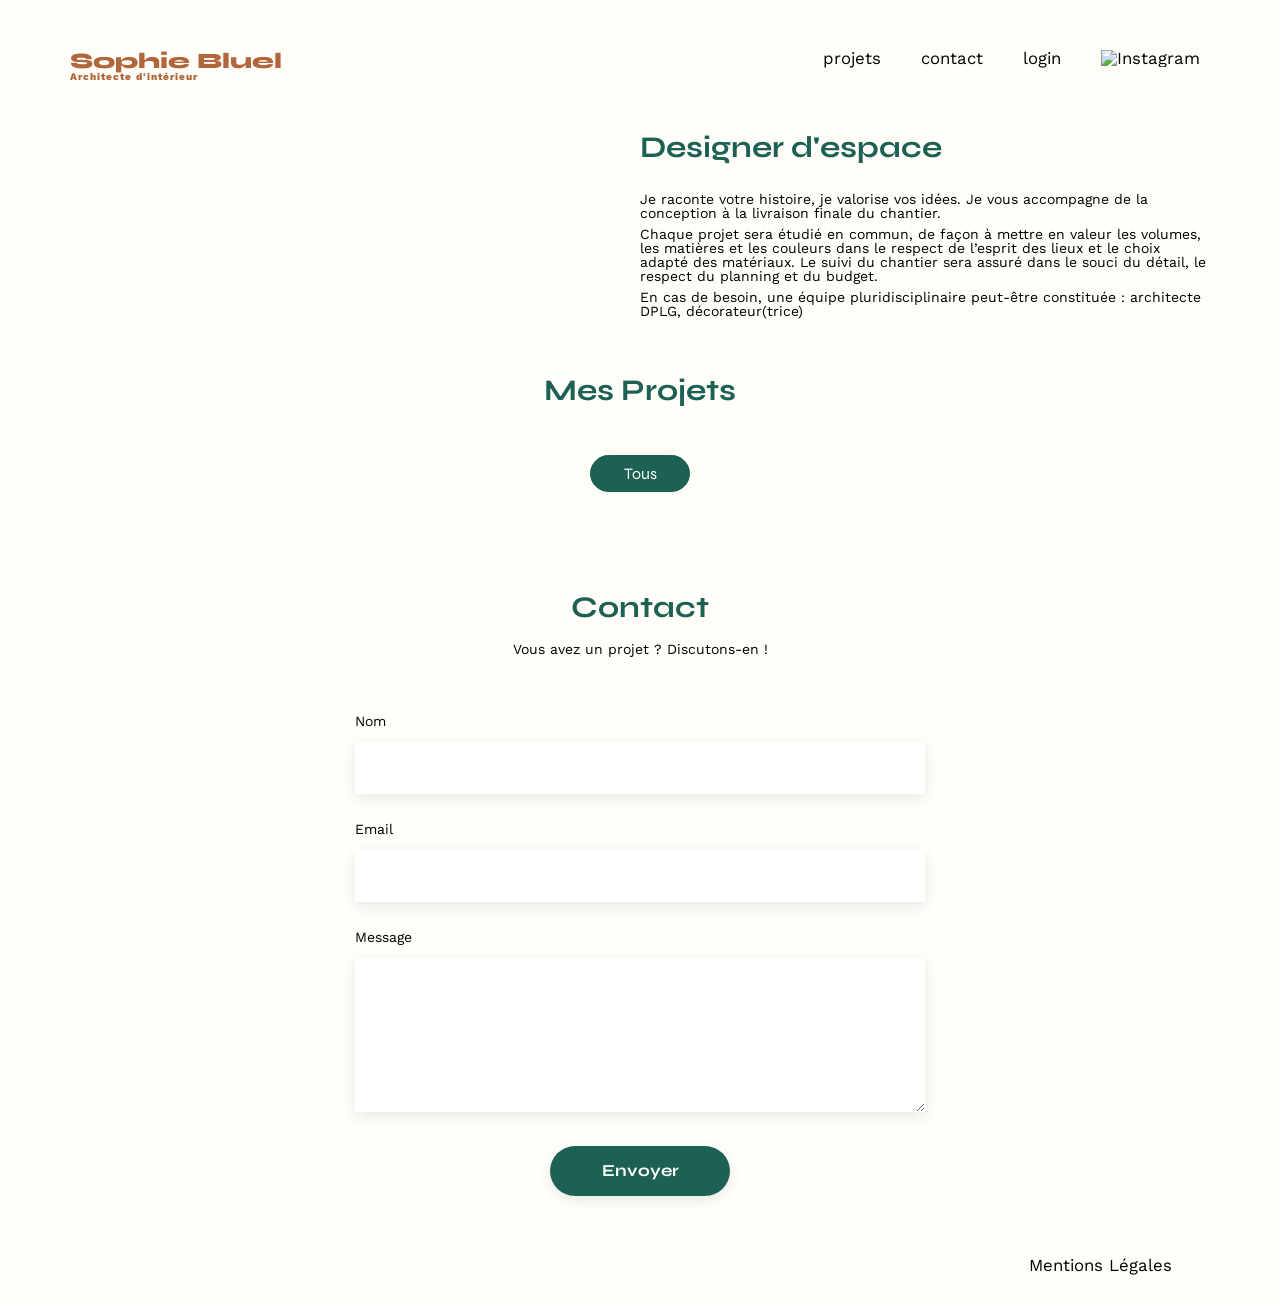
==== FrontEnd/index.html @ b42ce36b "J’ai mis à jour le système de filtres en ajoutant la classe .btn-active et en améliorant le style de" ====
<!DOCTYPE html>
<html lang="fr">
<head>
	<meta charset="UTF-8">
	<title>Sophie Bluel - Architecte d'intérieur</title>
	<meta name="viewport" content="width=device-width, initial-scale=1.0">
	<link rel="preconnect" href="https://fonts.googleapis.com">
	<link rel="preconnect" href="https://fonts.gstatic.com" crossorigin>
	<link href="https://fonts.googleapis.com/css2?family=Syne:wght@700;800&family=Work+Sans&display=swap" rel="stylesheet">
	<meta name="description" content="">
	<link rel="stylesheet" href="./assets/style.css">
	<script type="module" src="projets.js"></script>
</head>
<body>
<header>
	<h1>Sophie Bluel <span>Architecte d'intérieur</span></h1>
	<nav>
		<ul>
			<li><a href="#portfolio">projets</a></li>
			<li><a href="#contact">contact</a></li>
			<li><a href="login.html">login</a></li>
			<li><img src="./assets/icons/instagram.png" alt="Instagram"></li>
		</ul>
	</nav>
</header>
<main>
	<section id="introduction">
		<figure>
			<img src="./assets/images/sophie-bluel.png" alt="">
		</figure>
		<article>
			<h2>Designer d'espace</h2>
			<p>Je raconte votre histoire, je valorise vos idées. Je vous accompagne de la conception à la livraison finale du chantier.</p>
			<p>Chaque projet sera étudié en commun, de façon à mettre en valeur les volumes, les matières et les couleurs dans le respect de l’esprit des lieux et le choix adapté des matériaux. Le suivi du chantier sera assuré dans le souci du détail, le respect du planning et du budget.</p>
			<p>En cas de besoin, une équipe pluridisciplinaire peut-être constituée : architecte DPLG, décorateur(trice)</p>
		</article>
	</section>
	<section id="portfolio">
		<h2>Mes Projets</h2>
		<div class="btn-filtres">
			<button class="btn-tous btn-active">Tous</button>
		</div>
		<div class="gallery">
		</div>
	</section>
	<section id="contact">
		<h2>Contact</h2>
		<p>Vous avez un projet ? Discutons-en !</p>
		<form action="#" method="post">
			<label for="name">Nom</label>
			<input type="text" name="name" id="name">
			<label for="email">Email</label>
			<input type="email" name="email" id="email">
			<label for="message">Message</label>
			<textarea name="message" id="message" cols="30" rows="10"></textarea>
			<input type="submit" value="Envoyer">
		</form>
	</section>
</main>

<footer>
	<nav>
		<ul>
			<li>Mentions Légales</li>
		</ul>
	</nav>
</footer>
</body>
</html>
---- FrontEnd/assets/style.css ----
/* http://meyerweb.com/eric/tools/css/reset/
   v2.0 | 20110126
   License: none (public domain)
*/

html, body, div, span, applet, object, iframe,
h1, h2, h3, h4, h5, h6, p, blockquote, pre,
a, abbr, acronym, address, big, cite, code,
del, dfn, em, img, ins, kbd, q, s, samp,
small, strike, strong, sub, sup, tt, var,
b, u, i, center,
dl, dt, dd, ol, ul, li,
fieldset, form, label, legend,
table, caption, tbody, tfoot, thead, tr, th, td,
article, aside, canvas, details, embed,
figure, figcaption, footer, header, hgroup,
menu, nav, output, ruby, section, summary,
time, mark, audio, video {
	margin: 0;
	padding: 0;
	border: 0;
	font-size: 100%;
	font: inherit;
	vertical-align: baseline;
}
/* HTML5 display-role reset for older browsers */
article, aside, details, figcaption, figure,
footer, header, hgroup, menu, nav, section {
	display: block;
}
body {
	line-height: 1;
	background-color: #FFFEF8;
}
ol, ul {
	list-style: none;
}
blockquote, q {
	quotes: none;
}
blockquote:before, blockquote:after,
q:before, q:after {
	content: '';
	content: none;
}
table {
	border-collapse: collapse;
	border-spacing: 0;
}
/** end reset css**/
body {
	max-width: 1140px;
	margin:auto;
	font-family: 'Work Sans' ;
	font-size: 14px;
}
header {
	display: flex;
	justify-content: space-between;
	margin: 50px 0
}
section {
	margin: 50px 0
}

h1{
	display: flex;
	flex-direction: column;
	font-family: 'Syne';
	font-size: 22px;
	font-weight: 800;
	color: #B1663C
}

h1 > span {
	font-family: 'Work Sans';
	font-size:10px;
	letter-spacing: 0.1em;
;
}

h2{
	font-family: 'Syne';
	font-weight: 700;
	font-size: 30px;
	color: #1D6154
}
nav ul {
	display: flex;
	align-items: center;
	gap: 20px;
	list-style-type: none;

}
nav li {
	padding: 0 10px;
	font-size: 1.2em;
}
nav li img {
	height: 22px;
	width: 22px;
}

nav li a {
	color: inherit;
    text-decoration: none;
}
li a:hover {
	color: #B1663C;
}
.active {
	font-weight: 700;
}
#introduction {
	display: flex;
	align-items: center;
}
#introduction figure {
	flex: 1
}
#introduction img {
	display: block;
	margin: auto;
	width: 80%;
}

#introduction article {
	flex: 1
}
#introduction h2 {
	margin-bottom: 1em;
}

#introduction p {
	margin-bottom: 0.5em;
}
#portfolio h2 {
	text-align: center;
	margin-bottom: 1em;
}
.gallery {
	width: 100%;
	display: grid;
	grid-template-columns: 1fr 1fr 1fr;
	grid-column-gap: 20px;
	grid-row-gap: 20px;
}

.gallery img {
	width: 100%;

}
#contact {
	width: 50%;
	margin: auto;
}
#contact > * {
	text-align: center;

}
#contact h2{
	margin-bottom: 20px;
}
#contact form {
	text-align: left;
	margin-top:30px;
	display: flex;
	flex-direction: column;
}

#contact input {
	height: 50px;
	font-size: 1.2em;
	border: none;
	box-shadow: 0px 4px 14px rgba(0, 0, 0, 0.09);
}
#contact label {
	margin: 2em 0 1em 0;
}
#contact textarea {
	border: none;
	box-shadow: 0px 4px 14px rgba(0, 0, 0, 0.09);
}

input[type="submit"]{
	font-family: 'Syne';
	font-weight: 700;
	color: white;
	background-color: #1D6154;
	margin : 2em auto ;
	width: 180px;
	text-align: center;
	border-radius: 60px ;
}

footer nav ul {
	display: flex;
	justify-content: flex-end;
	margin: 2em
}

#form-login  {
	width: 50%;
	margin: auto;
}
#form-login   > * {
	text-align: center;

}
#form-login  h2{
	margin-bottom: 20px;
}
#form-login form {
	text-align: left;
	margin-top:30px;
	display: flex;
	flex-direction: column;
}

#form-login  input {
	height: 50px;
	font-size: 1.2em;
	border: none;
	box-shadow: 0px 4px 14px rgba(0, 0, 0, 0.09);
}
#form-login label {
	margin: 2em 0 1em 0;
}
#form-login a {
	display: block;
	color: #3D3D3D;
	font-weight: 500;
}
#form-login [type="submit"] {
	font-size: 14px;
	height: 36px;
}

/*******Boutons filtres************/

.btn-filtres {
	display: flex;
	justify-content: center;
	gap: 10px;
	width: 100%;
	margin-bottom: 50px;
	margin-top: 50px;
}
	
.btn-filtres button {
	border-radius: 60px;
	border: 1px solid #1D6154;
	background-color: transparent;
	text-align: center;
	font-family: 'Syne';
	font-size: 16px;
	color: #1D6154;
	height: 37px;	
	min-width: 100px;
	padding: 0px 10px 0px 10px;
}


.btn-active {
	background-color:#1D6154 !important;
	color: white !important;
}
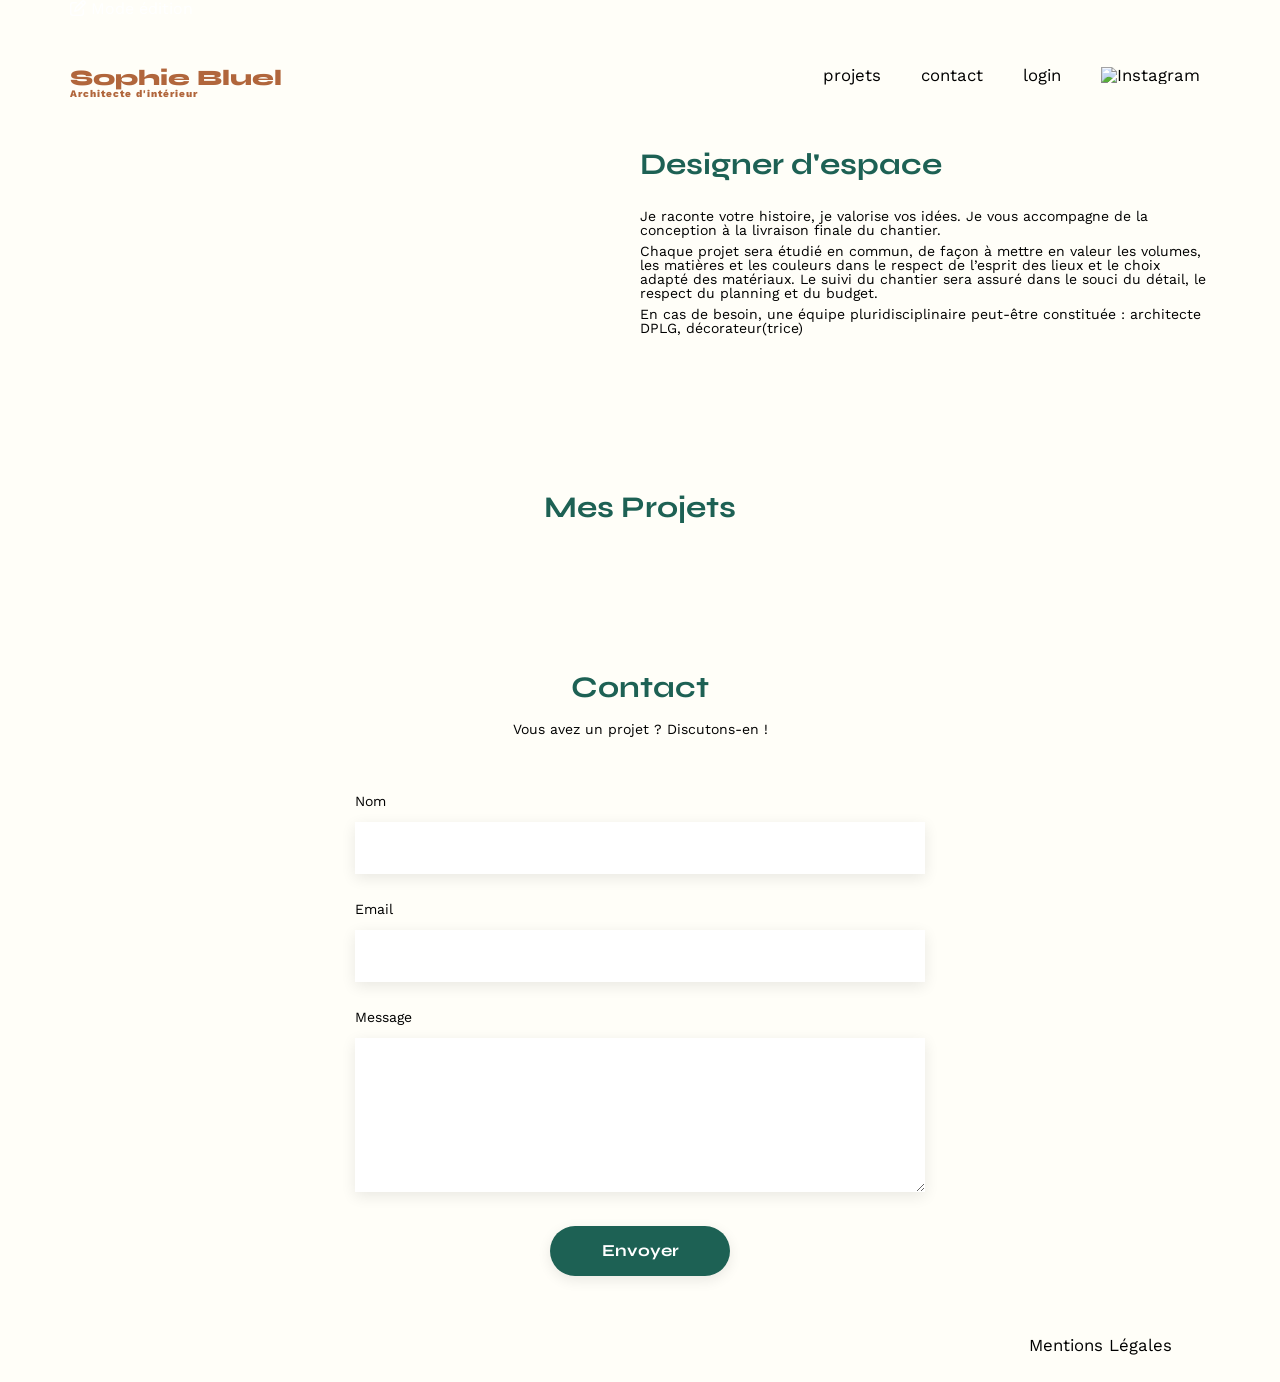
==== commit ad51ad14: "feat(admin-mode): activation du mode édition pour les utilisateurs connectés : ajout de la fonction " ====
--- a/FrontEnd/index.html
+++ b/FrontEnd/index.html
@@ -8,20 +8,28 @@
 	<link rel="preconnect" href="https://fonts.gstatic.com" crossorigin>
 	<link href="https://fonts.googleapis.com/css2?family=Syne:wght@700;800&family=Work+Sans&display=swap" rel="stylesheet">
 	<meta name="description" content="">
+	<link rel="stylesheet" href="https://cdnjs.cloudflare.com/ajax/libs/font-awesome/6.2.1/css/all.min.css"
+        integrity="sha512-MV7K8+y+gLIBoVD59lQIYicR65iaqukzvf/nwasF0nqhPay5w/9lJmVM2hMDcnK1OnMGCdVK+iQrJ7lzPJQd1w=="
+        crossorigin="anonymous" referrerpolicy="no-referrer" />
 	<link rel="stylesheet" href="./assets/style.css">
 	<script type="module" src="projets.js"></script>
 </head>
+
 <body>
+<div class="admin-mode mode_edition">
+	<p><i class="fa-regular fa-pen-to-square" style="color: rgb(255, 255, 255);"></i> Mode édition</p>
+</div>
 <header>
 	<h1>Sophie Bluel <span>Architecte d'intérieur</span></h1>
 	<nav>
 		<ul>
 			<li><a href="#portfolio">projets</a></li>
 			<li><a href="#contact">contact</a></li>
-			<li><a href="login.html">login</a></li>
+			<li ><a href="login.html" class="login">login</a></li>
 			<li><img src="./assets/icons/instagram.png" alt="Instagram"></li>
 		</ul>
 	</nav>
+	
 </header>
 <main>
 	<section id="introduction">
@@ -36,8 +44,11 @@
 		</article>
 	</section>
 	<section id="portfolio">
-		<h2>Mes Projets</h2>
-		<div class="btn-filtres">
+		<div class="titre-edition">
+			<h2>Mes Projets</h2>
+			<p class="admin-mode modifier"><i class="fa-regular fa-pen-to-square" style="color: rgb(0, 0, 0);"></i> modifier</p>
+		</div>
+		<div class=" admin-mode btn-filtres">
 			<button class="btn-tous btn-active">Tous</button>
 		</div>
 		<div class="gallery">
--- a/FrontEnd/assets/style.css
+++ b/FrontEnd/assets/style.css
@@ -57,10 +57,10 @@
 header {
 	display: flex;
 	justify-content: space-between;
-	margin: 50px 0
+	margin: 50px 0;
 }
 section {
-	margin: 50px 0
+	margin: 50px 0;
 }
 
 h1{
@@ -136,7 +136,6 @@
 }
 #portfolio h2 {
 	text-align: center;
-	margin-bottom: 1em;
 }
 .gallery {
 	width: 100%;
@@ -266,3 +265,39 @@
 	color: white !important;
 }
 
+/****** Mode édition ***************/
+
+.mode_edition p {
+	color: white;
+	font-size: 16px;
+}
+
+
+.titre-edition {
+	display: flex;
+	align-items: center;
+	justify-content: center;
+	padding-top: 100px;
+	gap: 30px;
+}
+
+.titre-edition p {
+	display: none;
+}
+
+.admin-mode .mode_edition{
+	display: flex;
+	justify-content: center;
+	align-items: center;
+	height: 59px;
+	width: 100% ;
+	background-color: black;
+}
+
+.admin-mode .modifier {
+	display: block;
+}
+
+.admin-mode button {
+	display: none;
+}
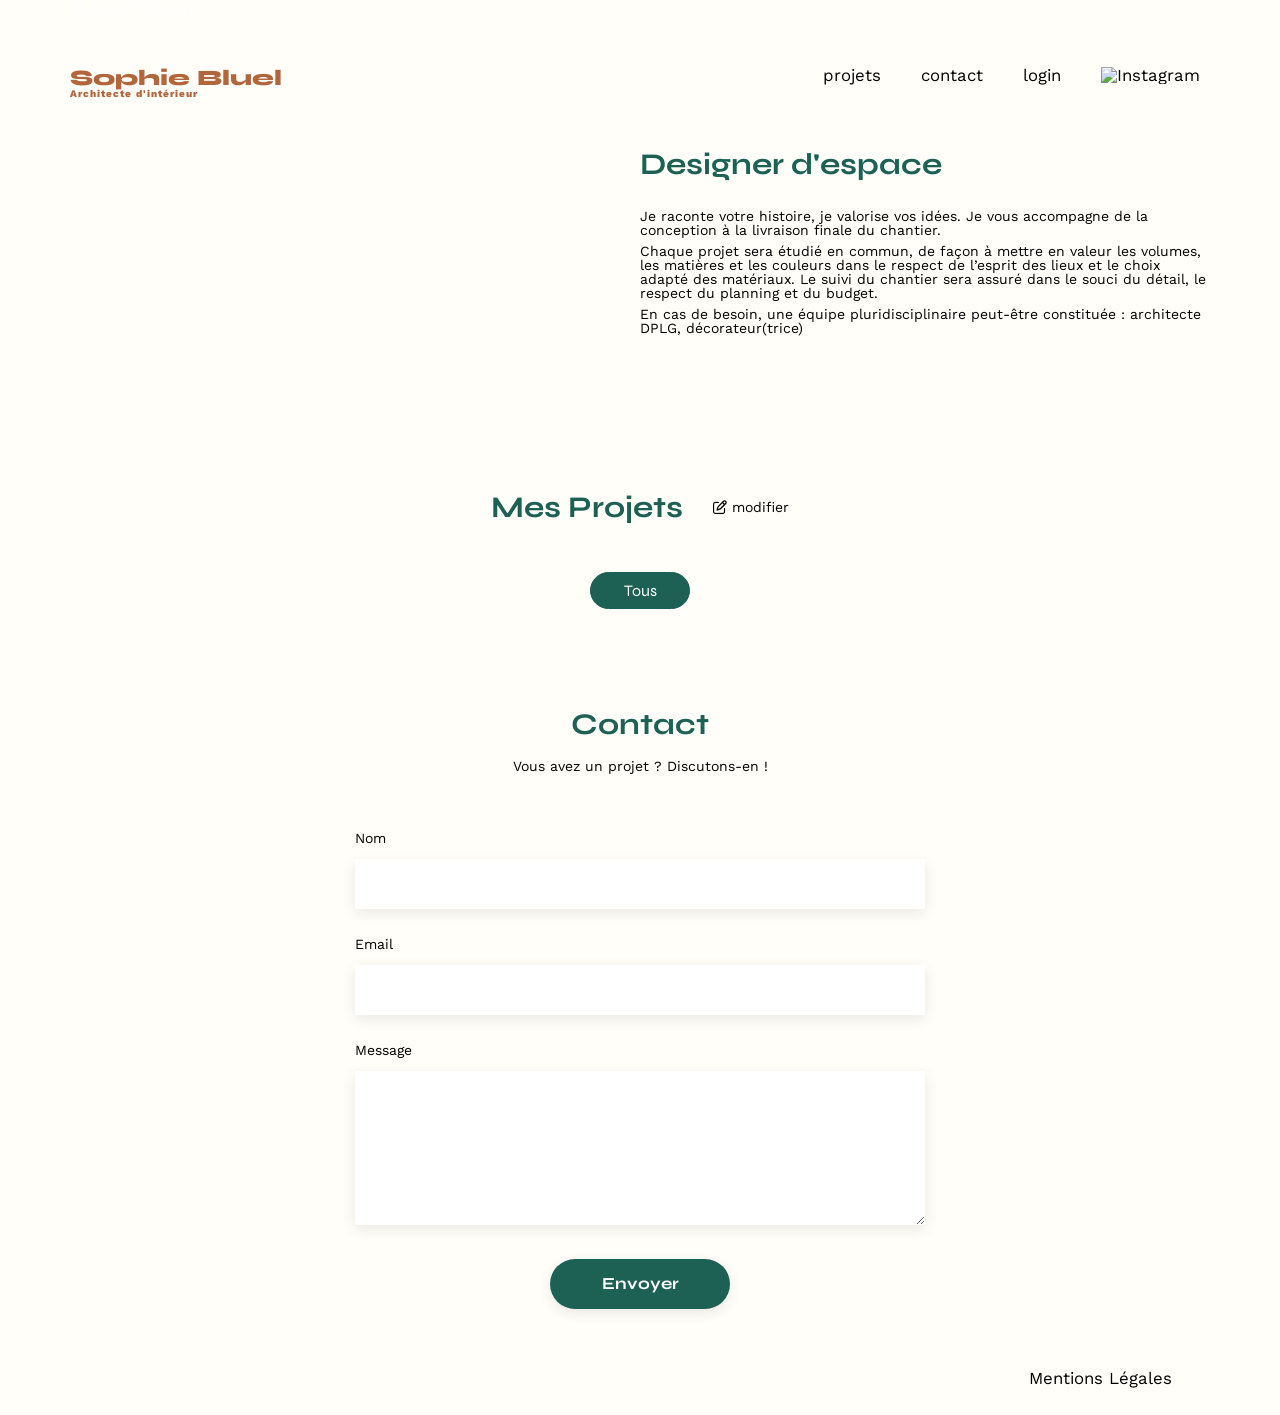
==== commit 56c8a086: "Ajout de la modale (structure) : implémentation complète de la fenêtre modale selon les maquettes, a" ====
--- a/FrontEnd/index.html
+++ b/FrontEnd/index.html
@@ -13,6 +13,7 @@
         crossorigin="anonymous" referrerpolicy="no-referrer" />
 	<link rel="stylesheet" href="./assets/style.css">
 	<script type="module" src="projets.js"></script>
+	<script type="module" src="modal.js"></script>
 </head>
 
 <body>
@@ -43,17 +44,56 @@
 			<p>En cas de besoin, une équipe pluridisciplinaire peut-être constituée : architecte DPLG, décorateur(trice)</p>
 		</article>
 	</section>
+
 	<section id="portfolio">
-		<div class="titre-edition">
+		<div class="admin-mode titre-edition">
 			<h2>Mes Projets</h2>
-			<p class="admin-mode modifier"><i class="fa-regular fa-pen-to-square" style="color: rgb(0, 0, 0);"></i> modifier</p>
+			<a href="#modale" class="admin-mode modifier js-modale"><i class="fa-regular fa-pen-to-square" style="color: rgb(0, 0, 0);"></i> modifier</a> 
 		</div>
+
+		<aside id="modale" class="style-modale" aria-hidden="true" role="dialog" style="display: none;">
+			<div class="modale-wrapper">
+				<div class="button-modal">
+					<button class="retour-modal"><i class="fa-solid fa-arrow-left" style="color: rgb(0, 0, 0);"></i></button>
+					<button class="close-modal"><i class="fa-solid fa-xmark" style="color: rgb(0, 0, 0);"></i></button>
+				</div>
+				<div class="modal-zone1">
+					<h3>Galerie photo</h3>
+					<div class="projets-delete">
+					</div>
+					<p class="ligne"></p>
+					<button class="btn-ajout-photo">Ajouter une photo</button>
+				</div>
+				<div class="modal-zone2">
+					<h3>Ajout photo</h3>
+					<form class="formulaire-modal">
+						<div class="ajout-photo">
+							<i class="fa-regular fa-image" style="color: #b9c5cc;"></i>
+							<button>+ Ajouter photo</button>
+							<p>jpg, png : 4mo max</p>
+						</div>
+						<div class="champs-form">
+							<label for="titre">Titre</label>
+							<input type="text" name="titre" id="titre" required>
+
+							<label for="Categorie">Catégorie</label>
+							<select name="Categorie" id="Categorie"></select>
+						</div>
+						<p class="ligne"></p>
+						<input type="submit" value="Valider">
+					</form>
+				</div>
+			</div>
+		</aside>
+
 		<div class=" admin-mode btn-filtres">
 			<button class="btn-tous btn-active">Tous</button>
 		</div>
+
 		<div class="gallery">
 		</div>
 	</section>
+
 	<section id="contact">
 		<h2>Contact</h2>
 		<p>Vous avez un projet ? Discutons-en !</p>
--- a/FrontEnd/assets/style.css
+++ b/FrontEnd/assets/style.css
@@ -28,6 +28,9 @@
 footer, header, hgroup, menu, nav, section {
 	display: block;
 }
+
+* {box-sizing: border-box;}
+
 body {
 	line-height: 1;
 	background-color: #FFFEF8;
@@ -197,7 +200,7 @@
 	justify-content: flex-end;
 	margin: 2em
 }
-
+/************** Formulaire login ***********/
 #form-login  {
 	width: 50%;
 	margin: auto;
@@ -281,11 +284,17 @@
 	gap: 30px;
 }
 
-.titre-edition p {
+.admin-mode .titre-edition{
+	padding-bottom: 80px;
+}
+
+.titre-edition a {
 	display: none;
-}
-
-.admin-mode .mode_edition{
+	color: inherit;
+	text-decoration: none;
+}
+
+.admin-mode .mode_edition {
 	display: flex;
 	justify-content: center;
 	align-items: center;
@@ -298,6 +307,169 @@
 	display: block;
 }
 
-.admin-mode button {
+.admin-mode .btn-filtres {
 	display: none;
-}+	
+}
+
+/************** fenêtre modale *************/
+.style-modale {
+	position: fixed;
+	display: flex;
+	align-items: center;
+	justify-content: center;
+	top: 0;
+	left: 0;
+	width: 100%;
+	height: 100%;
+	background-color: rgba(0, 0, 0, 0.3);
+}
+
+.modale-wrapper {
+	overflow: auto;
+	display: flex;
+	flex-direction: column;
+	align-items: center;
+	background-color: #FFFFFF;
+	width: 630px;
+	max-width: calc(100vw - 20px);
+	max-height: calc(100vh - 20px);
+	border-radius: 10px;
+	padding: 20px 20px;
+}
+.modale-wrapper [type="submit"],
+.btn-ajout-photo  {
+	height: 36px;
+	width: 237px;
+	border: none;
+	box-shadow: 0px 4px 14px rgba(0, 0, 0, 0.09);
+	font-size: 14px;
+}
+
+.modale-wrapper h3 {
+	display: flex;
+	justify-content: center;
+	font-size: 26px;
+	font-family: Work Sans;
+}
+
+.ligne {
+	border: 1px solid #B3B3B3;
+	width: 420px;
+}
+
+/************** button-modal *********/
+.button-modal {
+	display: flex;
+	justify-content: space-between;
+	align-items: center;
+	width: 100%;
+}
+/****** Close modale ********/
+.close-modal i {
+	font-size: 24px;
+}
+
+.close-modal {
+	margin-left: auto;
+}
+
+.close-modal, .retour-modal {
+	border: none;
+	background-color: transparent;
+}
+/******** Retour modale *****/
+.fa-arrow-left {
+	font-size: 21px;
+}
+
+
+/************** modale zone1 et zone 2 *************/
+
+.modal-zone1, 
+.modal-zone2 {
+	display: flex;
+	flex-direction: column;
+	justify-content: center;
+}
+
+/************** modale-zone1 **************/
+.projets-delete {
+	height: auto;
+	width: 420px;
+	margin-top: 30px;
+	margin-bottom: 30px;
+}
+
+.btn-ajout-photo {
+	font-family: 'Syne';
+	font-weight: 700;
+	color: white;
+	background-color: #1D6154;
+	margin : 2em auto ;
+	text-align: center;
+	border-radius: 60px;
+}
+
+/************** modale-zone2 **************/
+/****** Input *******/
+.modal-zone2 form {
+	margin-top: 40px;
+	text-align: left;
+	display: flex;
+	flex-direction: column;
+	gap: 15px;
+}
+
+.modal-zone2 form input, #Categorie {
+	height: 50px;
+	font-size: 1.2em;
+	border: none;
+	box-shadow: 0px 4px 14px rgba(0, 0, 0, 0.09);
+}
+.champs-form {
+	display: flex;
+	flex-direction: column;
+	margin-bottom: 30px;
+	margin-top: 15px;
+	gap: 10px;
+}
+/******* Cacher modale zone 1, zone 2 et retour-modal (flèche)***/
+.modal-zone1,
+.modal-zone2,
+.retour-modal {
+	display: none;
+}
+
+/****** fomulaire Ajout photo *******/
+.ajout-photo {
+	display: flex;
+	flex-direction: column;
+	align-items: center;
+	justify-content: center;
+	width: 420px;
+	height: 169px;
+	background-color: #E8F1F6;
+	border-radius: 3px;
+	gap: 10px;
+}
+
+.ajout-photo i {
+	font-size: 76px;
+}
+.ajout-photo button {
+	border: none;
+	background-color: #CBD6DC;
+	border-radius: 50px;
+	color: #306685;
+	font-family: Work Sans;
+	font-size: 14px;
+	width: 173px;
+	height: 36px;
+}
+
+.ajout-photo p {
+	font-size: 10px;
+	font-family: Work Sans;
+	color: #444444;
+}
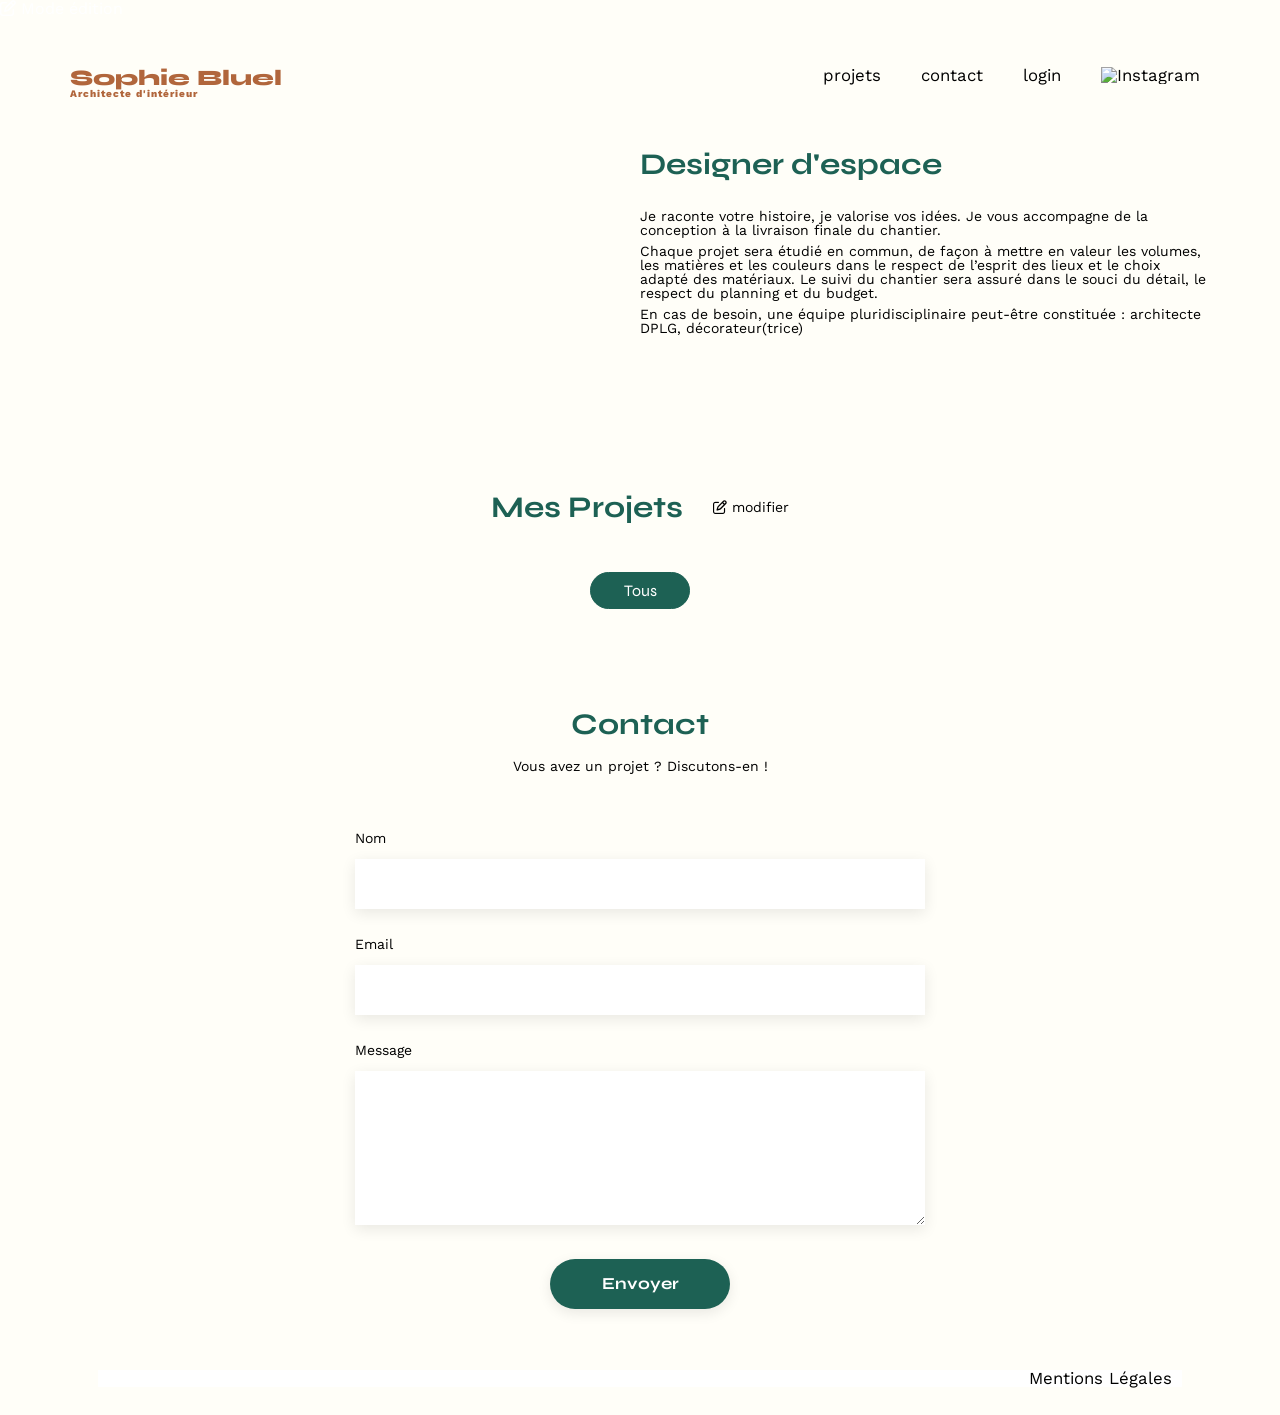
==== commit a5e21123: "Amélioration de la fermeture, réinitialisation du formulaire et gestion des champs : réécriture de l" ====
--- a/FrontEnd/index.html
+++ b/FrontEnd/index.html
@@ -20,101 +20,108 @@
 <div class="admin-mode mode_edition">
 	<p><i class="fa-regular fa-pen-to-square" style="color: rgb(255, 255, 255);"></i> Mode édition</p>
 </div>
-<header>
-	<h1>Sophie Bluel <span>Architecte d'intérieur</span></h1>
-	<nav>
-		<ul>
-			<li><a href="#portfolio">projets</a></li>
-			<li><a href="#contact">contact</a></li>
-			<li ><a href="login.html" class="login">login</a></li>
-			<li><img src="./assets/icons/instagram.png" alt="Instagram"></li>
-		</ul>
-	</nav>
-	
-</header>
-<main>
-	<section id="introduction">
-		<figure>
-			<img src="./assets/images/sophie-bluel.png" alt="">
-		</figure>
-		<article>
-			<h2>Designer d'espace</h2>
-			<p>Je raconte votre histoire, je valorise vos idées. Je vous accompagne de la conception à la livraison finale du chantier.</p>
-			<p>Chaque projet sera étudié en commun, de façon à mettre en valeur les volumes, les matières et les couleurs dans le respect de l’esprit des lieux et le choix adapté des matériaux. Le suivi du chantier sera assuré dans le souci du détail, le respect du planning et du budget.</p>
-			<p>En cas de besoin, une équipe pluridisciplinaire peut-être constituée : architecte DPLG, décorateur(trice)</p>
-		</article>
-	</section>
+<div class="main-container">
+	<header>
+		<h1>Sophie Bluel <span>Architecte d'intérieur</span></h1>
+		<nav>
+			<ul>
+				<li><a href="#portfolio">projets</a></li>
+				<li><a href="#contact">contact</a></li>
+				<li ><a href="login.html" class="login">login</a></li>
+				<li><img src="./assets/icons/instagram.png" alt="Instagram"></li>
+			</ul>
+		</nav>
+		
+	</header>
+	<main>
+		<section id="introduction">
+			<figure>
+				<img src="./assets/images/sophie-bluel.png" alt="">
+			</figure>
+			<article>
+				<h2>Designer d'espace</h2>
+				<p>Je raconte votre histoire, je valorise vos idées. Je vous accompagne de la conception à la livraison finale du chantier.</p>
+				<p>Chaque projet sera étudié en commun, de façon à mettre en valeur les volumes, les matières et les couleurs dans le respect de l’esprit des lieux et le choix adapté des matériaux. Le suivi du chantier sera assuré dans le souci du détail, le respect du planning et du budget.</p>
+				<p>En cas de besoin, une équipe pluridisciplinaire peut-être constituée : architecte DPLG, décorateur(trice)</p>
+			</article>
+		</section>
 
-	<section id="portfolio">
-		<div class="admin-mode titre-edition">
-			<h2>Mes Projets</h2>
-			<a href="#modale" class="admin-mode modifier js-modale"><i class="fa-regular fa-pen-to-square" style="color: rgb(0, 0, 0);"></i> modifier</a> 
-		</div>
+		<section id="portfolio">
+			<div class="admin-mode titre-edition">
+				<h2>Mes Projets</h2>
+				<a href="#modale" class="admin-mode modifier js-modale"><i class="fa-regular fa-pen-to-square" style="color: rgb(0, 0, 0);"></i> modifier</a> 
+			</div>
 
-		<aside id="modale" class="style-modale" aria-hidden="true" role="dialog" style="display: none;">
-			<div class="modale-wrapper">
-				<div class="button-modal">
-					<button class="retour-modal"><i class="fa-solid fa-arrow-left" style="color: rgb(0, 0, 0);"></i></button>
-					<button class="close-modal"><i class="fa-solid fa-xmark" style="color: rgb(0, 0, 0);"></i></button>
-				</div>
-				<div class="modal-zone1">
-					<h3>Galerie photo</h3>
-					<div class="projets-delete">
+			<aside id="modale" class="style-modale" aria-hidden="true" role="dialog" style="display: none;">
+				<div class="modale-wrapper">
+					<div class="button-modal">
+						<button class="retour-modal"><i class="fa-solid fa-arrow-left" style="color: rgb(0, 0, 0);"></i></button>
+						<button class="close-modal"><i class="fa-solid fa-xmark" style="color: rgb(0, 0, 0);"></i></button>
 					</div>
-					<p class="ligne"></p>
-					<button class="btn-ajout-photo">Ajouter une photo</button>
-				</div>
-				<div class="modal-zone2">
-					<h3>Ajout photo</h3>
-					<form class="formulaire-modal">
-						<div class="ajout-photo">
-							<i class="fa-regular fa-image" style="color: #b9c5cc;"></i>
-							<button>+ Ajouter photo</button>
-							<p>jpg, png : 4mo max</p>
-						</div>
-						<div class="champs-form">
-							<label for="titre">Titre</label>
-							<input type="text" name="titre" id="titre" required>
-
-							<label for="Categorie">Catégorie</label>
-							<select name="Categorie" id="Categorie"></select>
+					<div class="modal-zone1">
+						<h3>Galerie photo</h3>
+						<div class="projets-delete">
 						</div>
 						<p class="ligne"></p>
-						<input type="submit" value="Valider">
-					</form>
+						<button class="btn-ajout-photo">Ajouter une photo</button>
+					</div>
+					<div class="modal-zone2">
+						<h3>Ajout photo</h3>
+						<form class="formulaire-modal">
+							<div class="ajouter-photo">
+								<i class="fa-regular fa-image cacher" style="color: #b9c5cc;"></i>
+								<label for="ajout-photo" class="cacher">+ Ajouter photo</label>
+								<input type="file" name="ajout-photo" id="ajout-photo" class="champs-modal">
+								<p class="cacher">jpg, png : 4mo max</p>
+								<img src="" alt="image séléctioner" class="style-preview">
+							</div>
+							<div class="champs-form">
+								<label for="titre">Titre</label>
+								<input type="text" name="titre" id="titre" class="champs-modal">
+
+								<label for="Categorie">Catégorie</label>
+								<select name="Categorie" id="Categorie" class="champs-modal">
+									<option value=""></option>
+								</select>
+							</div>
+							<p class="ligne"></p>
+							<input type="submit" value="Valider" class="submit-valider">
+						
+						</form>
+					</div>
 				</div>
+			</aside>
+
+			<div class=" admin-mode btn-filtres">
+				<button class="btn-tous btn-active">Tous</button>
 			</div>
-		</aside>
 
-		<div class=" admin-mode btn-filtres">
-			<button class="btn-tous btn-active">Tous</button>
-		</div>
+			<div class="gallery">
+			</div>
+		</section>
 
-		<div class="gallery">
-		</div>
-	</section>
+		<section id="contact">
+			<h2>Contact</h2>
+			<p>Vous avez un projet ? Discutons-en !</p>
+			<form action="#" method="post">
+				<label for="name">Nom</label>
+				<input type="text" name="name" id="name">
+				<label for="email">Email</label>
+				<input type="email" name="email" id="email">
+				<label for="message">Message</label>
+				<textarea name="message" id="message" cols="30" rows="10"></textarea>
+				<input type="submit" value="Envoyer">
+			</form>
+		</section>
+	</main>
 
-	<section id="contact">
-		<h2>Contact</h2>
-		<p>Vous avez un projet ? Discutons-en !</p>
-		<form action="#" method="post">
-			<label for="name">Nom</label>
-			<input type="text" name="name" id="name">
-			<label for="email">Email</label>
-			<input type="email" name="email" id="email">
-			<label for="message">Message</label>
-			<textarea name="message" id="message" cols="30" rows="10"></textarea>
-			<input type="submit" value="Envoyer">
-		</form>
-	</section>
-</main>
-
-<footer>
-	<nav>
-		<ul>
-			<li>Mentions Légales</li>
-		</ul>
-	</nav>
-</footer>
+	<footer>
+		<nav>
+			<ul>
+				<li>Mentions Légales</li>
+			</ul>
+		</nav>
+	</footer>
+</div>
 </body>
 </html>
--- a/FrontEnd/assets/style.css
+++ b/FrontEnd/assets/style.css
@@ -52,11 +52,15 @@
 }
 /** end reset css**/
 body {
+	font-family: 'Work Sans' ;
+	font-size: 14px;
+}
+
+.main-container {
 	max-width: 1140px;
 	margin:auto;
-	font-family: 'Work Sans' ;
-	font-size: 14px;
-}
+}
+
 header {
 	display: flex;
 	justify-content: space-between;
@@ -150,8 +154,9 @@
 
 .gallery img {
 	width: 100%;
-
-}
+	margin-bottom: 10px;
+}
+
 #contact {
 	width: 50%;
 	margin: auto;
@@ -198,7 +203,8 @@
 footer nav ul {
 	display: flex;
 	justify-content: flex-end;
-	margin: 2em
+	margin: 2em;
+	background-color: white;
 }
 /************** Formulaire login ***********/
 #form-login  {
@@ -395,12 +401,47 @@
 
 /************** modale-zone1 **************/
 .projets-delete {
-	height: auto;
-	width: 420px;
+	display: flex;
+    flex-wrap: wrap;
+    gap: 10px;
 	margin-top: 30px;
 	margin-bottom: 30px;
-}
-
+	max-width: 420px;
+}
+.projets-delete figure img {
+    width: 100%;
+    height: 100%;
+    object-fit: cover;
+}
+
+.projets-delete figure {
+	width: 76px;
+    height: 102px;
+    position: relative;
+	margin-bottom: 20px;
+}
+.projets-delete figure figcaption {
+	display: none;
+}
+
+/********* Bouton delete ******/
+.btn-delete {
+	position: absolute;
+    top: 5px;
+    right: 5px;
+	background-color: black;
+	border: none;
+	border-radius: 3px;
+	height: 17px;
+    width: 17px;
+    display: flex;
+    justify-content: center;
+    align-items: center;
+}
+.btn-delete i{
+	font-size: 10px;
+}
+/******* btn ajouter photo ***/
 .btn-ajout-photo {
 	font-family: 'Syne';
 	font-weight: 700;
@@ -434,6 +475,9 @@
 	margin-top: 15px;
 	gap: 10px;
 }
+
+
+
 /******* Cacher modale zone 1, zone 2 et retour-modal (flèche)***/
 .modal-zone1,
 .modal-zone2,
@@ -442,7 +486,7 @@
 }
 
 /****** fomulaire Ajout photo *******/
-.ajout-photo {
+.ajouter-photo {
 	display: flex;
 	flex-direction: column;
 	align-items: center;
@@ -454,22 +498,37 @@
 	gap: 10px;
 }
 
-.ajout-photo i {
+.ajouter-photo i {
 	font-size: 76px;
 }
-.ajout-photo button {
+
+input[type="file"] {
+	display: none;
+}
+.ajouter-photo label {
+	display: flex;
+	justify-content: center;
+	align-items: center;
 	border: none;
 	background-color: #CBD6DC;
 	border-radius: 50px;
 	color: #306685;
 	font-family: Work Sans;
 	font-size: 14px;
+	font-weight: 500;
 	width: 173px;
 	height: 36px;
 }
 
-.ajout-photo p {
+.ajouter-photo p {
 	font-size: 10px;
 	font-family: Work Sans;
 	color: #444444;
 }
+
+/******* Afficher image js ********/
+.style-preview {
+	display: none;
+	height: 169px;
+	width: 129px;
+}
